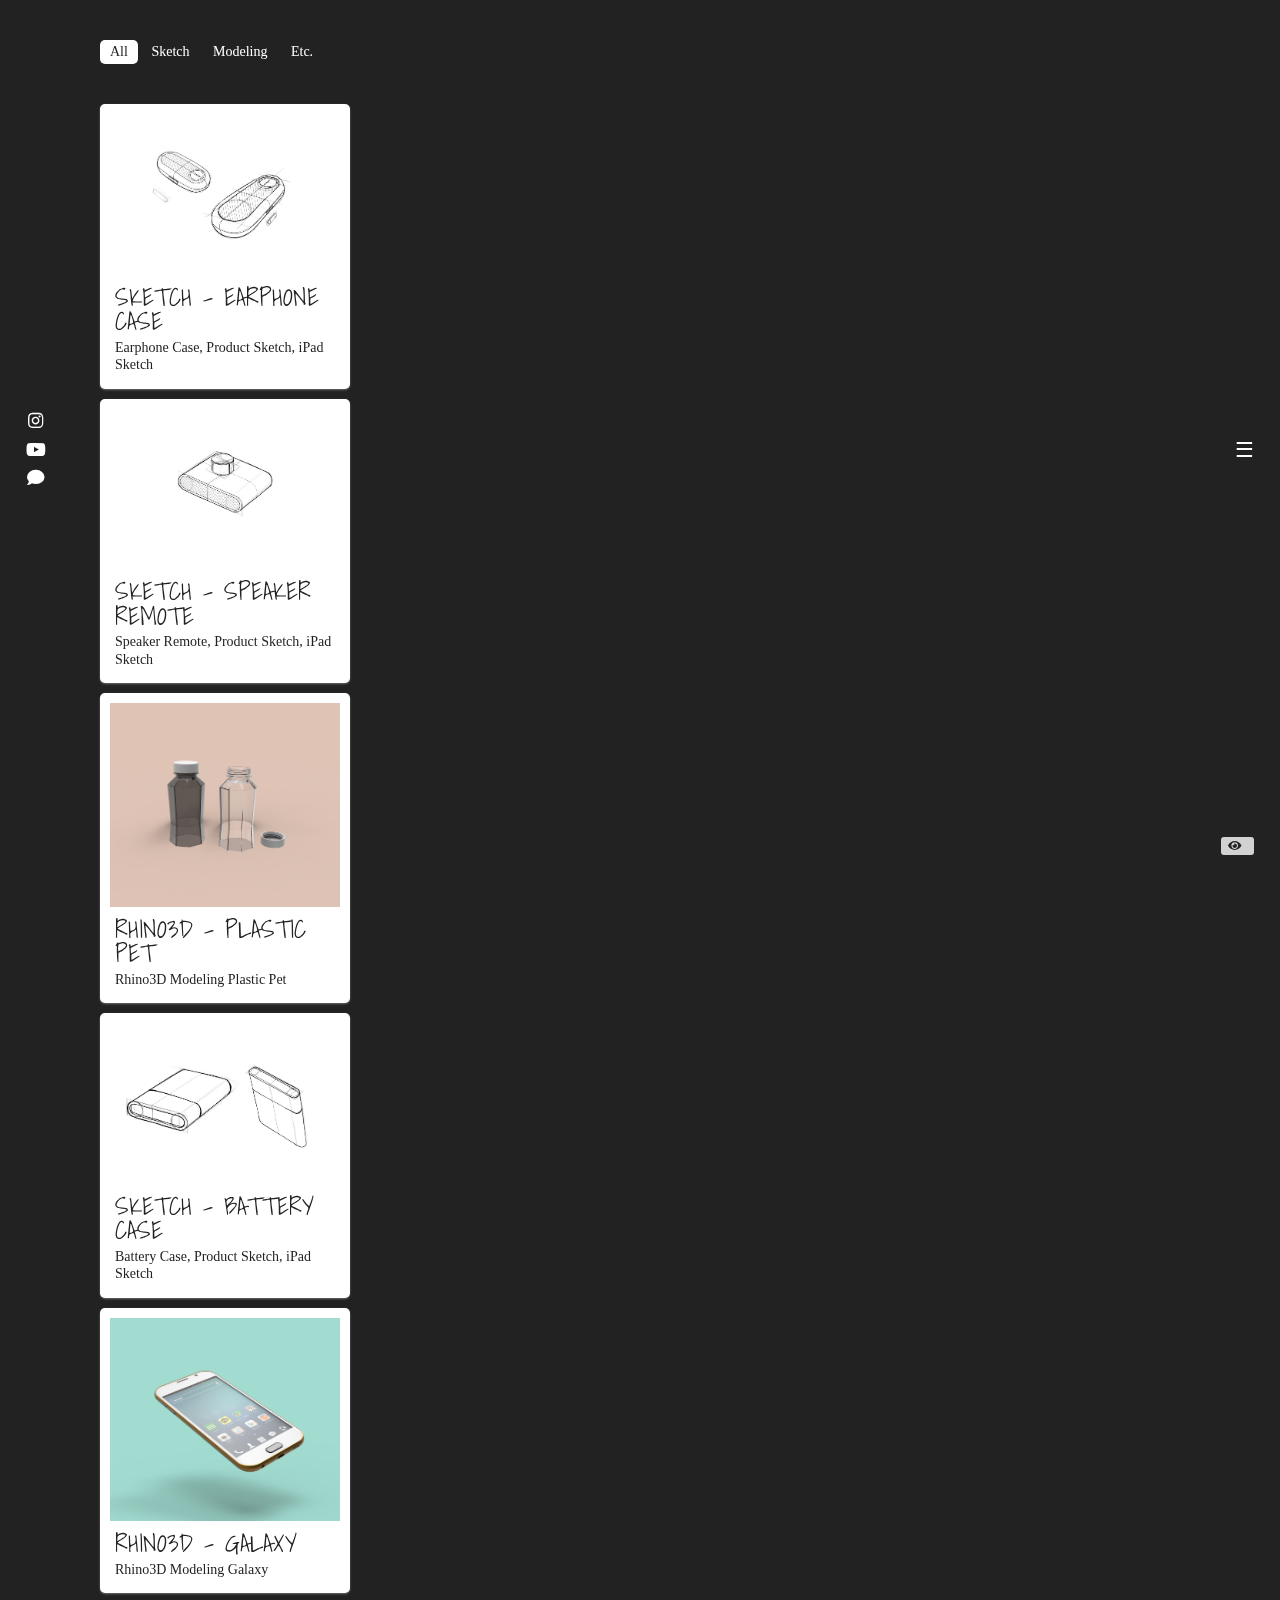
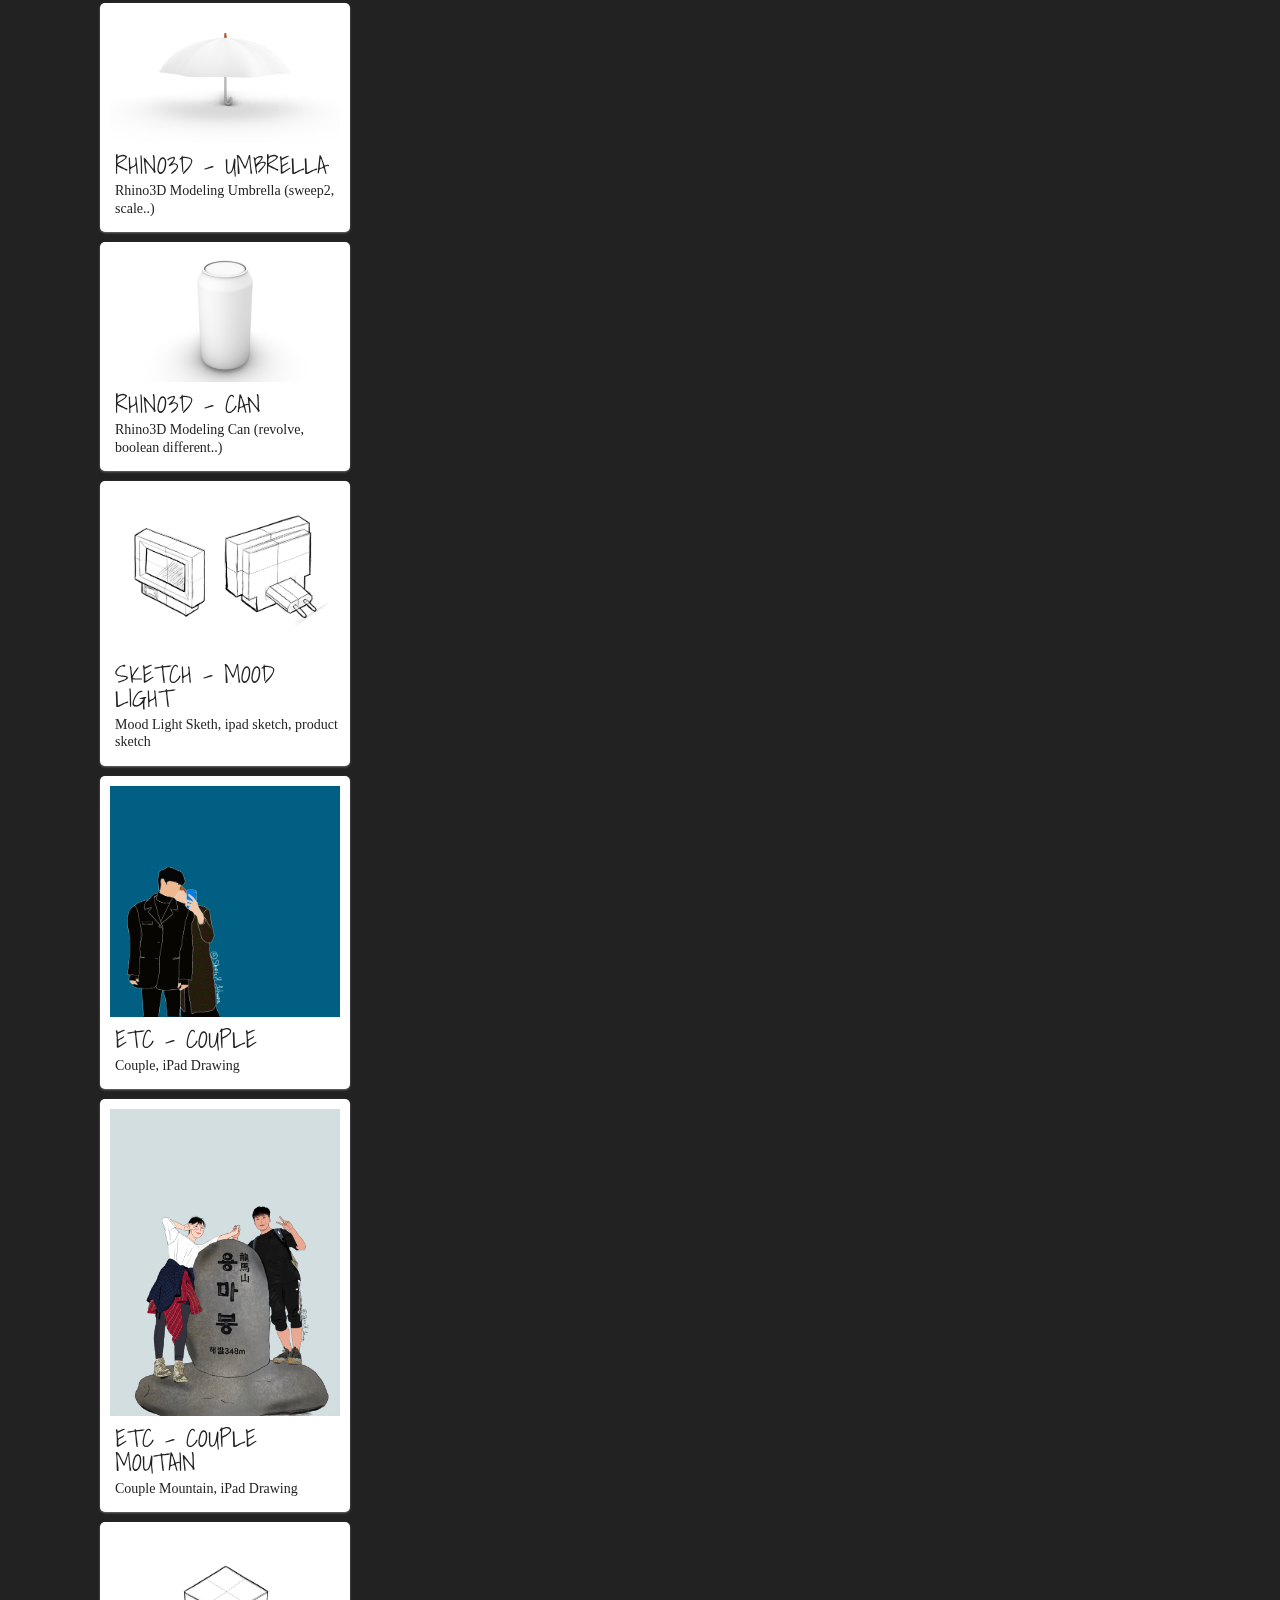
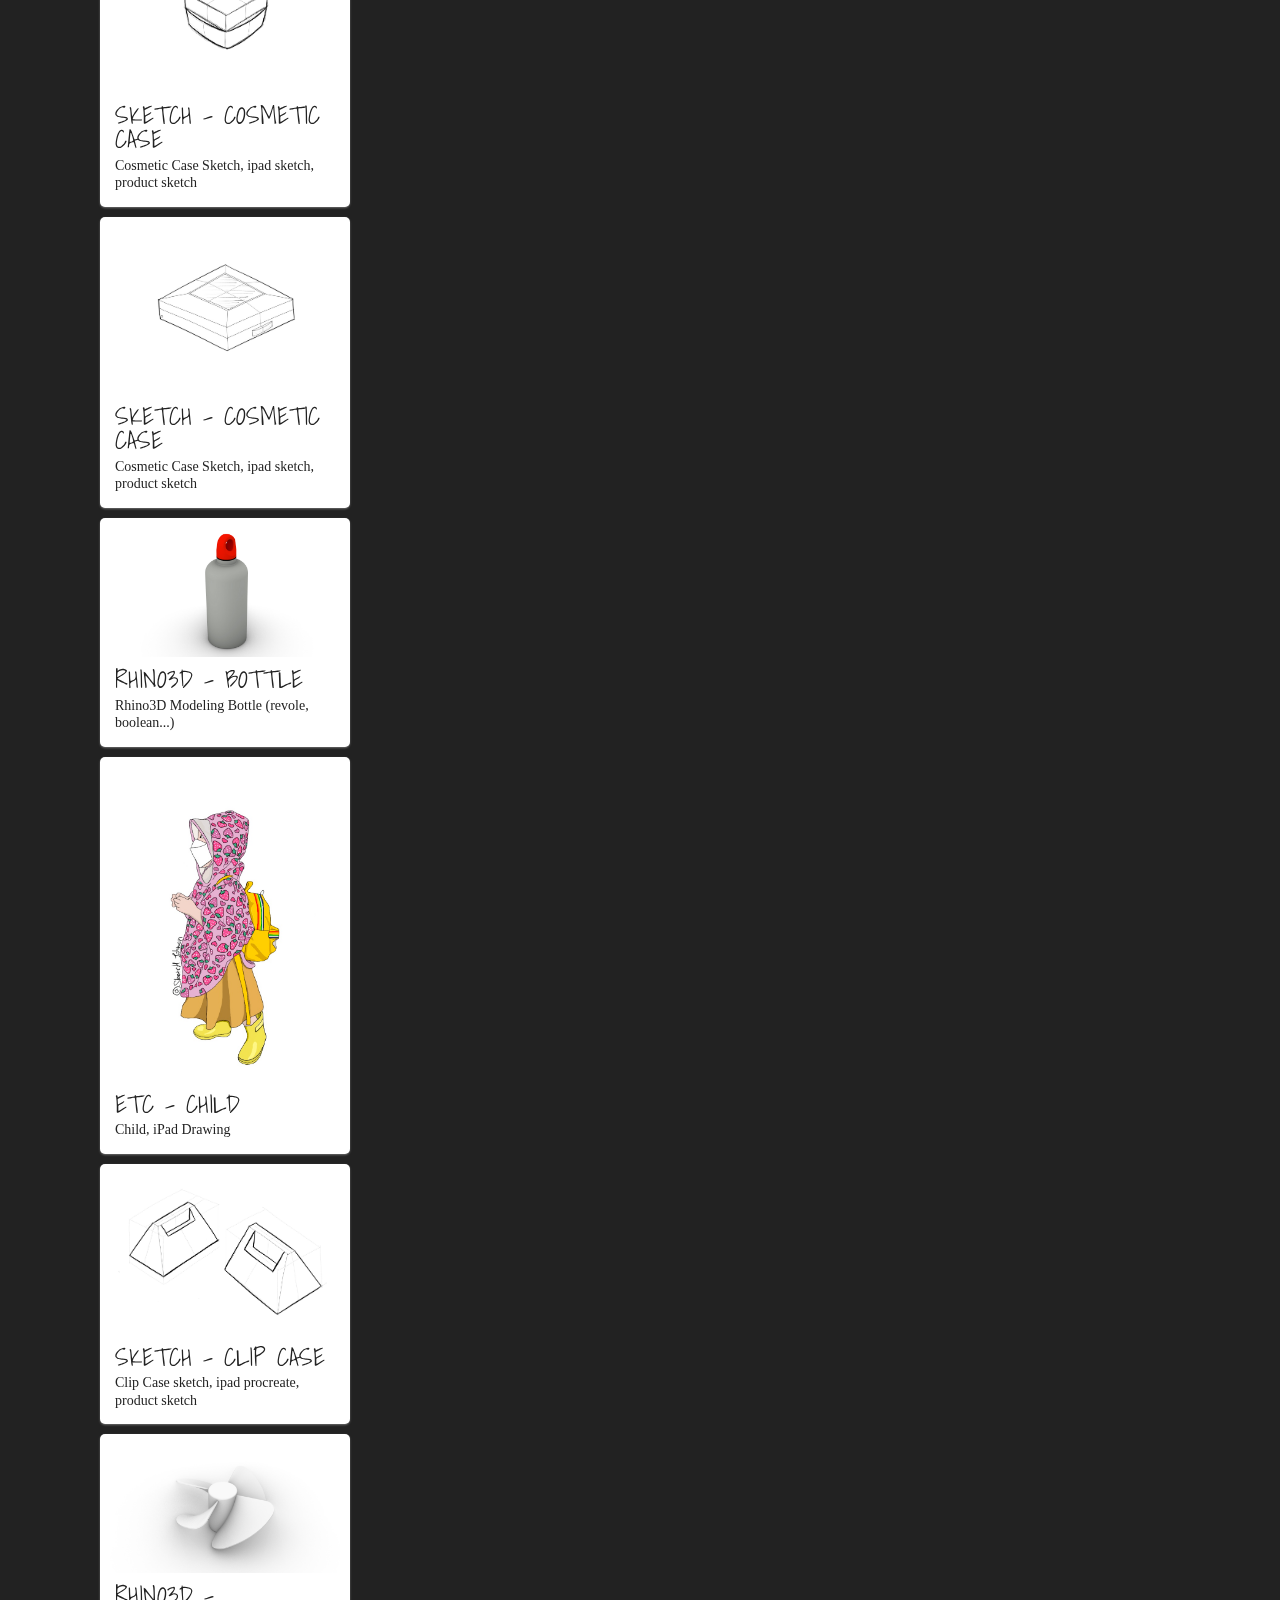
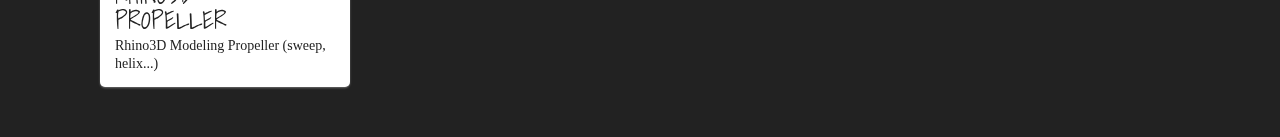
==== index.html @ 0909b007 "gogo" ====
<!DOCTYPE html>
<html lang="en">
<head>
	<meta charset="UTF-8">
	<meta name="viewport" content="width=device-width, initial-scale=1.0, maximum-scale=1.0, user-scalable=0" />
	<meta name="format-detection" content="telephone=no" />
	<meta name="naver-site-verification" content="bc13f48914aeaa1e225d4e6db30a5cc222794fdf" />
	<meta name="google-site-verification" content="yFsV7sCCIitTV5V6ju9ffHSRrhR1_53waTC7uHGQP4c" />
	<meta name="robots" content="index,follow">
	<meta name="title" content="SKETCHWAN PORTFOLIO">
	<meta name="author" content="SKETCHWAN">
	<meta name="description" content="SKETCHWAN의 포트폴리오, 스케치 저장공간">
	<meta name="keywords" content="SKETCHWAN, 스케치환, 스케치, 포트폴리오, 제품디자이너, 제품디자인, 제품디자인 포트폴리오, 제품디자이너 포트폴리오, 스케치 지환, sketch jihwan">
	<meta property="og:type" content="website">
	<meta property="og:title" content="SKETCHWAN PORTFOLIO">
	<meta property="og:description" content="SKETCHWAN의 PORTFOLIO, 스케치 지환, SKETCH JIHWAN, 스케치환, 스케치지환, 스케치 지환의 저장공간, SKETCHWAN, 제품디자이너 포트폴리오, 제품디자인, 제품스케치, 이지환, LEE JI HWAN">
	<meta property="og:keywords" content="SKETCHWAN, 스케치환, 스케치, 포트폴리오, 제품디자이너, 제품디자인, 제품디자인 포트폴리오, 제품디자이너 포트폴리오, 스케치 지환, sketch jihwan">
	<meta property="og:image" content="https://sketchwan.github.io/portfolio/img/thum.jpeg">
	<meta property="og:url" content="https://sketchwan.com/index.html">
	<meta name="twitter:card" content="summary">
	<meta name="twitter:title" content="SKETCHWAN PORTFOLIO">
	<meta name="twitter:description" content="SKETCHWAN의 PORTFOLIO, 스케치 지환, SKETCH JIHWAN, 스케치환, 스케치지환, 스케치 지환의 저장공간, SKETCHWAN, 제품디자이너 포트폴리오, 제품디자인, 제품스케치, 이지환, LEE JI HWAN">
	<meta name="twitter:image" content="https://sketchwan.github.io/portfolio/img/thum.jpeg">
	<meta name="twitter:domain" content="SKETCHWAN">
	<link rel="canonical" href="https://sketchwan.com/index.html">
	<link href='//spoqa.github.io/spoqa-han-sans/css/SpoqaHanSans-kr.css' rel='stylesheet' type='text/css'>
	<link href="https://fonts.googleapis.com/css2?family=Shadows+Into+Light&display=swap" rel="stylesheet">
	<link href="https://cdnjs.cloudflare.com/ajax/libs/font-awesome/5.13.0/css/all.min.css" rel="stylesheet">
	<!-- <link rel="stylesheet" href="https://cdnjs.cloudflare.com/ajax/libs/font-awesome/4.3.0/css/font-awesome.css"> -->
	<link rel="stylesheet" href="css/reset.css">
	<link rel="stylesheet" href="css/style.css">
	<link href="img/favicon.ico" rel="shortcut icon" type="image/x-icon">
	<title>SKETCH JIHWAN PORTFOLIO</title>
</head>
<body>
	<div id="myNav" class="overlay">
		<a href="javascript:void(0)" class="closebtn" onclick="closeNav()">&times;</a>
		<div class="overlay-content">
			<a href="index.html">Home</a>
			<a href="about.html">About</a>
		</div>

		<div class="add-info">
			<ul class="contact">
				<li>yolo.jihwan@kakao.com</li>
				<li class="number">+82 10-2546-8095</li>
			</ul>
			<p class="copyright">Copyright 2020. SKETCHWAN. all rights reserved.</p>
		</div>
	</div>
	<span class="mynav" onclick="openNav()">&#9776;</span>
	<div id="content">
		<div class="container">
			<ul id="grid-filter">
				<li data-category="*" class="active">All</li>
				<li data-category="category-one">Sketch</li>
				<li data-category="category-two">Modeling</li>
				<li data-category="category-three">Etc.</li>
			</ul>
			
			<div id="masonry-grid">
				<!-- <div class="gutter-sizer"></div> -->
				<div class="grid-item category-one">
					<img src="img/sketch/Earphone_Case.jpg" alt="Earphone_Case">
					<h2>Sketch - Earphone Case</h2>
					<p>Earphone Case, Product Sketch, iPad Sketch</p>
				</div>
				<div class="grid-item category-one">
					<img src="img/sketch/Speaker_Remote.jpg" alt="Speaker_Remote">
					<h2>Sketch - Speaker Remote</h2>
					<p>Speaker Remote, Product Sketch, iPad Sketch</p>
				</div>
				<div class="grid-item category-two">
					<img src="img/modeling/rhino3d_PET.jpg" alt="PET">
					<h2>Rhino3D - Plastic Pet</h2>
					<p>Rhino3D Modeling Plastic Pet</p>
				</div>
				<div class="grid-item category-one">
					<img src="img/sketch/Battery_Case.jpg" alt="Battery Case">
					<h2>Sketch - Battery Case</h2>
					<p>Battery Case, Product Sketch, iPad Sketch</p>
				</div>
				<div class="grid-item category-two">
					<img src="img/modeling/rhino3d_galaxy.jpg" alt="galaxy">
					<h2>Rhino3D - Galaxy</h2>
					<p>Rhino3D Modeling Galaxy</p>
				</div>
				<div class="grid-item category-two">
					<img src="img/modeling/rhino3d_umbrella.jpg" alt="Umbrella">
					<h2>Rhino3D - Umbrella</h2>
					<p>Rhino3D Modeling Umbrella (sweep2, scale..)</p>
				</div>
				<div class="grid-item category-two">
					<img src="img/modeling/rhino3d_can.jpg" alt="Can">
					<h2>Rhino3D - Can</h2>
					<p>Rhino3D Modeling Can (revolve, boolean different..)</p>
				</div>
				<div class="grid-item category-one">
					<img src="img/sketch/Mood_Light.jpg" alt="Mood Light">
					<h2>Sketch - Mood Light</h2>
					<p>Mood Light Sketh, ipad sketch, product sketch</p>
				</div>
				<div class="grid-item category-three">
					<img src="img/etc/Couple.jpg" alt="couple">
					<h2>Etc - Couple</h2>
					<p>Couple, iPad Drawing</p>
				</div>
				<div class="grid-item category-three">
					<img src="img/etc/Couple mountain.jpg" alt="couple moutain">
					<h2>Etc - Couple Moutain</h2>
					<p>Couple Mountain, iPad Drawing</p>
				</div>
				<div class="grid-item category-one">
					<img src="img/sketch/Cosmetic_Case-2.jpg" alt="cosmetic case">
					<h2>Sketch - Cosmetic Case</h2>
					<p>Cosmetic Case Sketch, ipad sketch, product sketch</p>
				</div>
				<div class="grid-item category-one">
					<img src="img/sketch/cosmetic_case.jpg" alt="cosmetic case">
					<h2>Sketch - Cosmetic Case</h2>
					<p>Cosmetic Case Sketch, ipad sketch, product sketch</p>
				</div>
				<div class="grid-item category-two">
					<img src="img/modeling/rhino3d_bottle.jpg" alt="bottle">
					<h2>Rhino3D - Bottle</h2>
					<p>Rhino3D Modeling Bottle (revole, boolean...)</p>
				</div>
				<div class="grid-item category-three">
					<img src="img/etc/Dain.jpg" alt="Dain">
					<h2>Etc - Child</h2>
					<p>Child, iPad Drawing</p>
				</div>
				<div class="grid-item category-one">
					<img src="img/sketch/Clip_Case.jpg" alt="clip case">
					<h2>Sketch - Clip Case</h2>
					<p>Clip Case sketch, ipad procreate, product sketch</p>
				</div>
				<div class="grid-item category-two">
					<img src="img/modeling/rhino3d_propeller.jpg" alt="propeller">
					<h2>Rhino3D - Propeller</h2>
					<p>Rhino3D Modeling Propeller (sweep, helix...)</p>
				</div>
			</div>
		</div>
		<div class="modal" id="modal">
			<div class="deepfade"></div>
			<div class="modal-inner">
				<button type="button" class="close">&times;</button>
				<h3 class="modal-title">Title</h3>
				<div class="modal-content">
					<img src="" alt="">
					<p>content</p>
				</div>
			</div>
		</div>
	</div>
	<nav id="nav" class="nav">
		<ul>
			<li>
				<a href="https://www.instagram.com/sketch_jihwan/?hl=ko" target="_blank">
					<i class="fab fa-instagram"></i>
				</a>
			</li>
			<li>
				<a href="https://www.youtube.com/channel/UC03XagB4qGCd13j5dMShmBQ" target="_blank">
					<i class="fab fa-youtube"></i>
				</a>
			</li>
			<li>
				<a href="https://open.kakao.com/me/sketchwan" target="_blank">
					<i class="fas fa-comment"></i>
				</a>
			</li>
		</ul>
	</nav>
	<nav class="visitor" title="visitor">
		<!-- <p>visitor</p> -->
		<i class="fas fa-eye"></i><span id="counter"></span>
		<!-- <p id="count">0</p> -->
	</nav>
	<script src="https://code.jquery.com/jquery-3.4.1.slim.min.js" integrity="sha384-J6qa4849blE2+poT4WnyKhv5vZF5SrPo0iEjwBvKU7imGFAV0wwj1yYfoRSJoZ+n" crossorigin="anonymous"></script>
	<script src="js/masory.js"></script>
	<script src="js/motion.js"></script>
	<script>
		// hambergur menu
		function openNav() {
			document.getElementById("myNav").style.height = "100%";
		}

		function closeNav() {
			document.getElementById("myNav").style.height = "0%";
		}
	</script>
</body>
</html>
---- css/style.css ----
/* typogrphy basic */
html {
	font-size:14px;
	background:#222;
}
body {
	font-family:'Spoqa Han Sans', 'Spoqa Han Sans JP', 'Sans-serif';
	font-weight:400;
	line-height:1;
	color:#fff;
}
html, body {
	/* Prevent font scaling in landscape */

   -webkit-text-size-adjust: none; /*Chrome, Safari, newer versions of Opera*/

   -moz-text-size-adjust: none; /*Firefox*/

   -ms-text-size-adjust: none;  /*Ie*/

   -o-text-size-adjust: none; /*old versions of Opera*/
}

/* filter */
body{width:100%;}
.container {width:92%; max-width:1080px; margin:0 auto; padding:40px 0}

#grid-filter{width:100%; margin-bottom:40px}
#grid-filter li{list-style:none; display:inline-block; padding:5px 10px; cursor: pointer; text-align:center; border-radius:5px; transition: .3s;}
#grid-filter li.active {background:#fff; color:#222}
#grid-filter li:hover, #grid-filter li:focus {background:rgb(129,228,189); color:#fff;}

.grid-item {box-sizing:border-box; padding:10px; width:250px; margin-bottom:10px; display:block; background:#fff; color:#222; cursor: pointer; border-radius:5px; box-shadow: 0 1px 3px rgba(255,255,255,0.12), 0 1px 2px rgba(255,255,255,0.24);
	transition: all 0.3s cubic-bezier(.25,.8,.25,1);}
.grid-item:hover, .grid-item:focus {box-shadow: 0 14px 28px rgba(255,255,255,0.25), 0 10px 10px rgba(255,255,255,0.22);}
.grid-item > img {display:block; width:100%}
.grid-item > h2 {padding:10px 5px 5px 5px; font-family:'Shadows Into Light', cursive; font-size:1.75rem; text-transform:uppercase;}
.grid-item > p {font-weight:100; padding-left:5px; padding-bottom:5px; line-height:1.25rem;}
/* nav */
#nav {position:fixed; top:50%; left:2%; font-size:1.25rem; text-align:center; transform:translate(0, -50%)}
#nav li {margin:10px 0}
#nav li:hover a, #nav li:focus a {color:rgb(129,228,189);}
#nav li a:hover, #nav li a:focus {color:rgb(129,228,189)}
#nav li a:active {color:#222}
.sketch-tit {font-family: 'Shadows Into Light', cursive;}

/* hambergur menu */
.mynav {
	position: fixed;
	top:50%;
	right:2%;
	transform: translate(0, -50%);
	cursor: pointer;
	font-size:1.5rem;
}
.mynav:hover, .mynav:focus {
	color:rgb(129,228,189)
}
.overlay {
  height: 0%;
  width: 100%;
  position: fixed;
  z-index: 1;
  top: 0;
  left: 0;
  background-color: rgb(0,0,0);
  background-color: rgba(0,0,0, 0.9);
  overflow-y: hidden;
  transition: 0.5s;
}

.overlay-content {
  position: relative;
  top: 50%;
  width: 75%;
  margin:0 auto;
  text-align: center;
  transform: translate(0, -50%);
}

.add-info {
	position: absolute;
	left:50%;
	bottom:5%;
	width:75%;
	transform: translate(-50%, 0);
	text-align: center;
	color:#818181
}
.add-info .contact {
	display:inline-block;
	margin:0 auto;
	margin-bottom:10px
}
.add-info .contact li {
	float:left;
	margin-right:20px;
	font-size:20px;
	font-weight:400;
}
.add-info .contact li::after {
	content:"";
	display:block;
	clear: both;
}
.add-info .copyright {
	font-size:0.75rem
}
.overlay a {
  padding: 8px;
  text-decoration: none;
  font-size: 36px;
  color: #818181;
  display: block;
  transition: 0.3s;
}

.overlay a:hover, .overlay a:focus {
  color: #f1f1f1;
}

.overlay .closebtn {
  position: absolute;
  top: 50%;
  right: 2%;
  transform: translate(0, -50%);
  font-size: 1.5rem;
  padding:0
}
.overlay .closebtn:hover, .overlay .closebtn:focus {
	color:rgb(129,228,189)
}
/*
@media screen and (max-height: 450px) {
  .overlay {overflow-y: auto;}
  .overlay a {font-size: 20px}
  .overlay .closebtn {
  font-size: 40px;
  top: 15px;
  right: 35px;
  }
}
*/

@media screen and (max-width: 1024px) {
	.container {width:75%; padding:0 2%; padding-top:40px}
	#grid-filter {margin-bottom:20px}
	#grid-filter li {padding:5px}
	.grid-item {width:100%}
	.add-info .contact li {
		font-size:12px;
		width:100%;
		margin-bottom:10px;
		margin-right:0;
	}
}

/* about */
h1.page-tit {
	font-size:2.5rem;
	font-family: 'Shadows Into Light', cursive;
	margin-bottom:20px;
	font-weight:600;
	color:rgb(129,228,189);
}
.section {
	margin-top:30px;
}
.section.first {
	margin-top:0;
}
.section h3 {
	font-size:1.75rem;
	font-weight:100;
	text-transform: uppercase;
	margin-bottom:10px;
	color:#fff
}
.section li {
	margin-top:5px;
	color:#818181
}
.section li:first-child {margin-top:0}
.section li::after {
	content:"";
	display:block;
	clear: both;
}
.section li span {float:left; margin-right:10px;}
.section li span.date {margin-right:20px}
.section li img {width:30px}

.visitor {position:fixed; right:2%; bottom:5%; text-transform: uppercase; font-size:12px; text-align:center; padding:3px 7px; border-radius:3px; background:rgba(255,255,255,0.8); color:#222}
.visitor #counter {font-weight:800; margin-left:5px;}

.modal {opacity:0; position:fixed; top:0; left:0; width:100%; height:100vh; z-index:-1; background:rgba(0,0,0,0.8);}
.modal .modal-inner {position:absolute; top:50%; left:50%; transform:translate(-50%, -50%); padding:20px; padding-top:32px; text-align:left; background:#222; border-radius:5px;}
/* .modal .modal-inner .modal-content {padding:10px 0} */
.modal .modal-inner button {position: absolute; top:3%; right:3%;}
.modal .modal-inner .modal-title {font-size:16px; font-weight:600;}
.modal .modal-inner .modal-content img {display:block; width:auto; height:80vh; padding:10px 0}
.modal .modal-inner .modal-content p {line-height:16px;}

@media screen and (max-width: 720px) {
	.modal .modal-inner {width:90vw;}
	.modal .modal-inner .modal-content img {width:100%; height:auto}
	.add-info .contact li.number {font-size:12px;}
}

.modal.fade-in {
    opacity: 1;
    animation-name: fadeInOpacity;
    animation-iteration-count: 1;
    animation-timing-function: ease-in;
	animation-duration: 0.5s;
	z-index:1;
}
@keyframes fadeInOpacity {
    0% {
        opacity: 0;
    }
    100% {
        opacity: 1;
    }
}
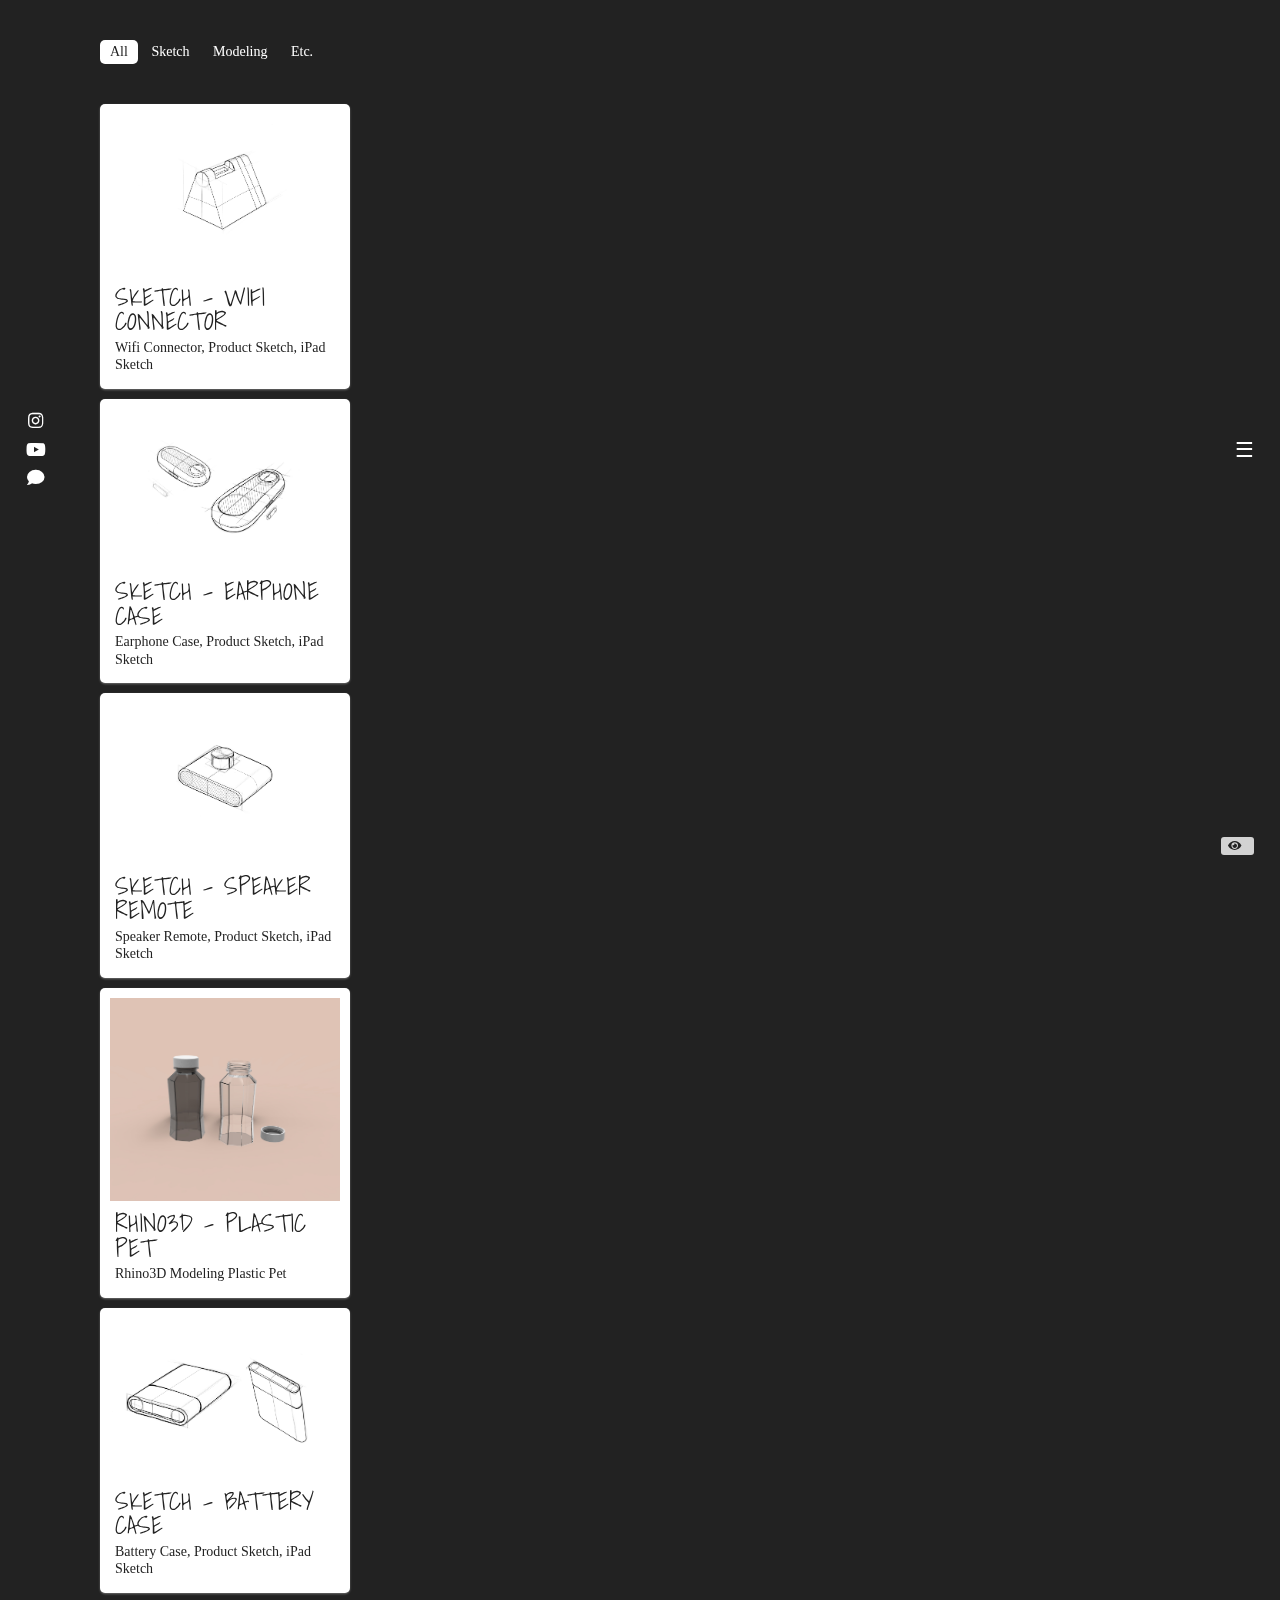
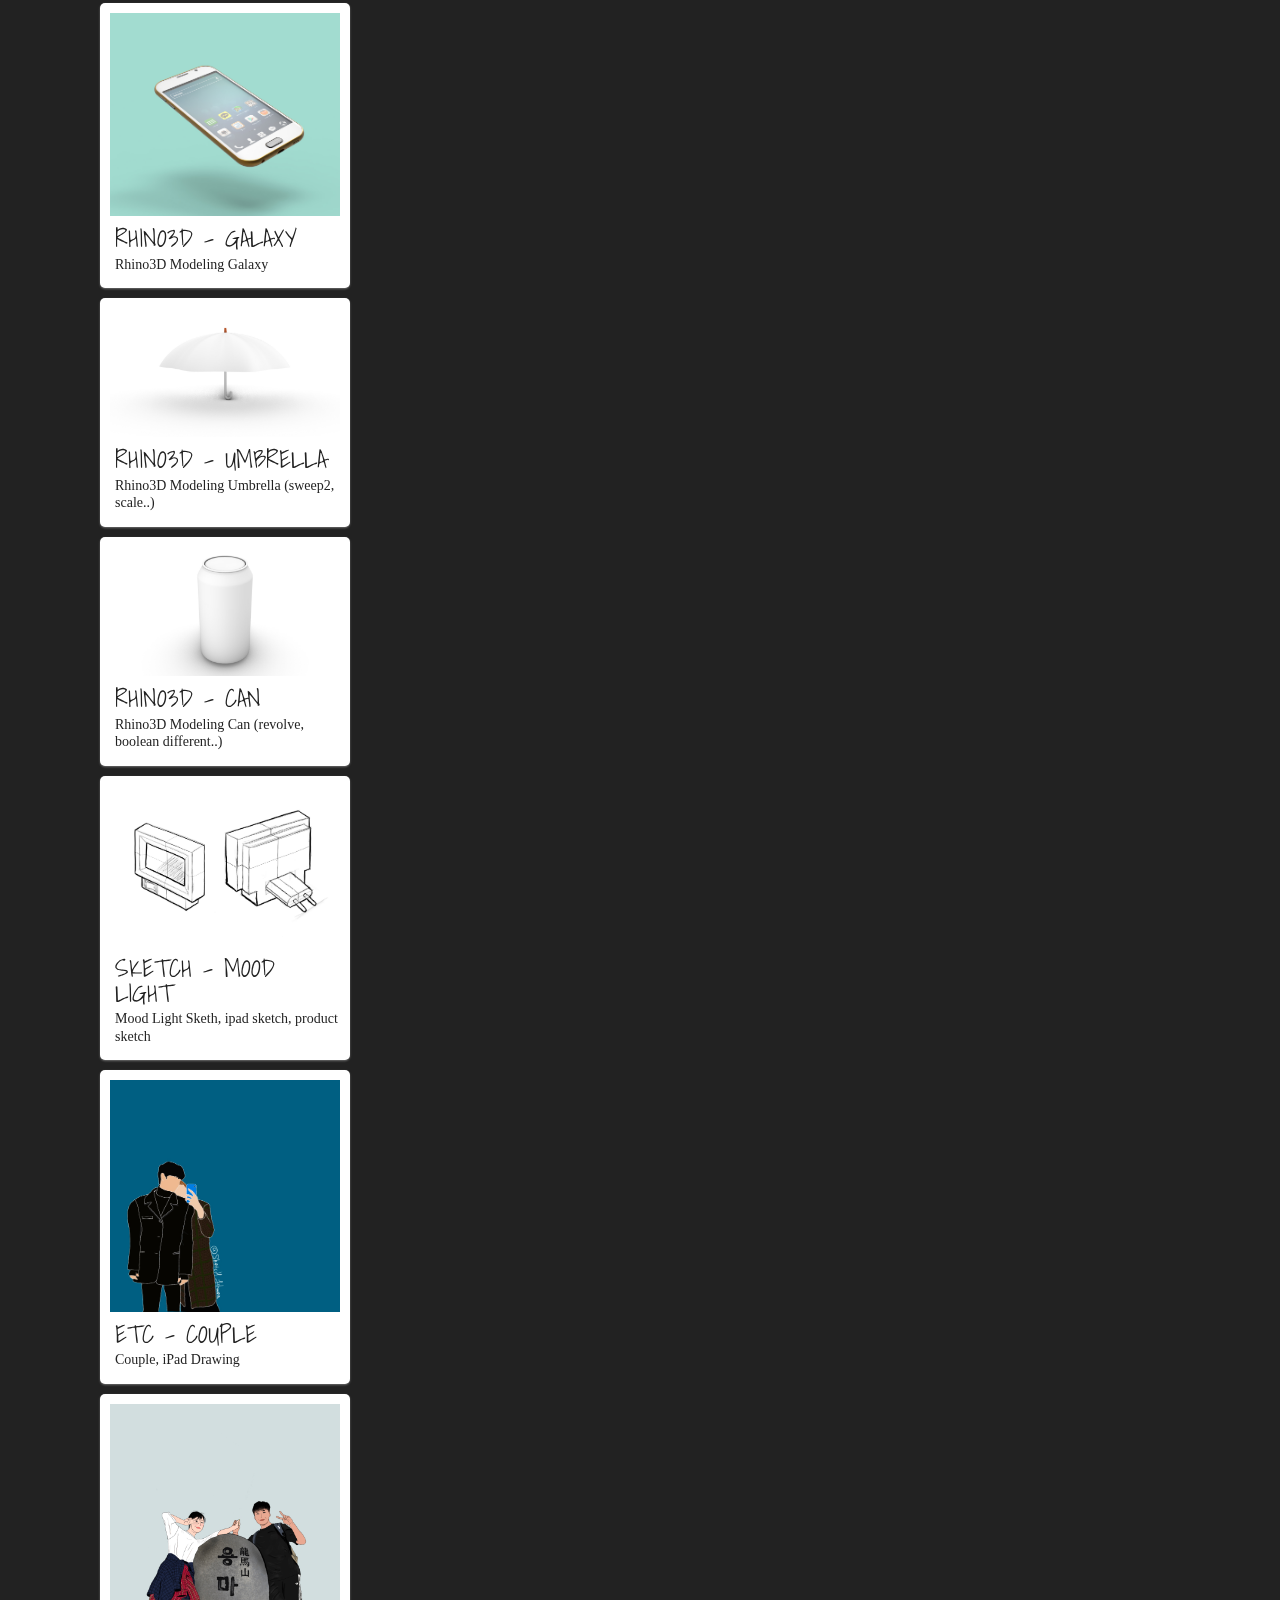
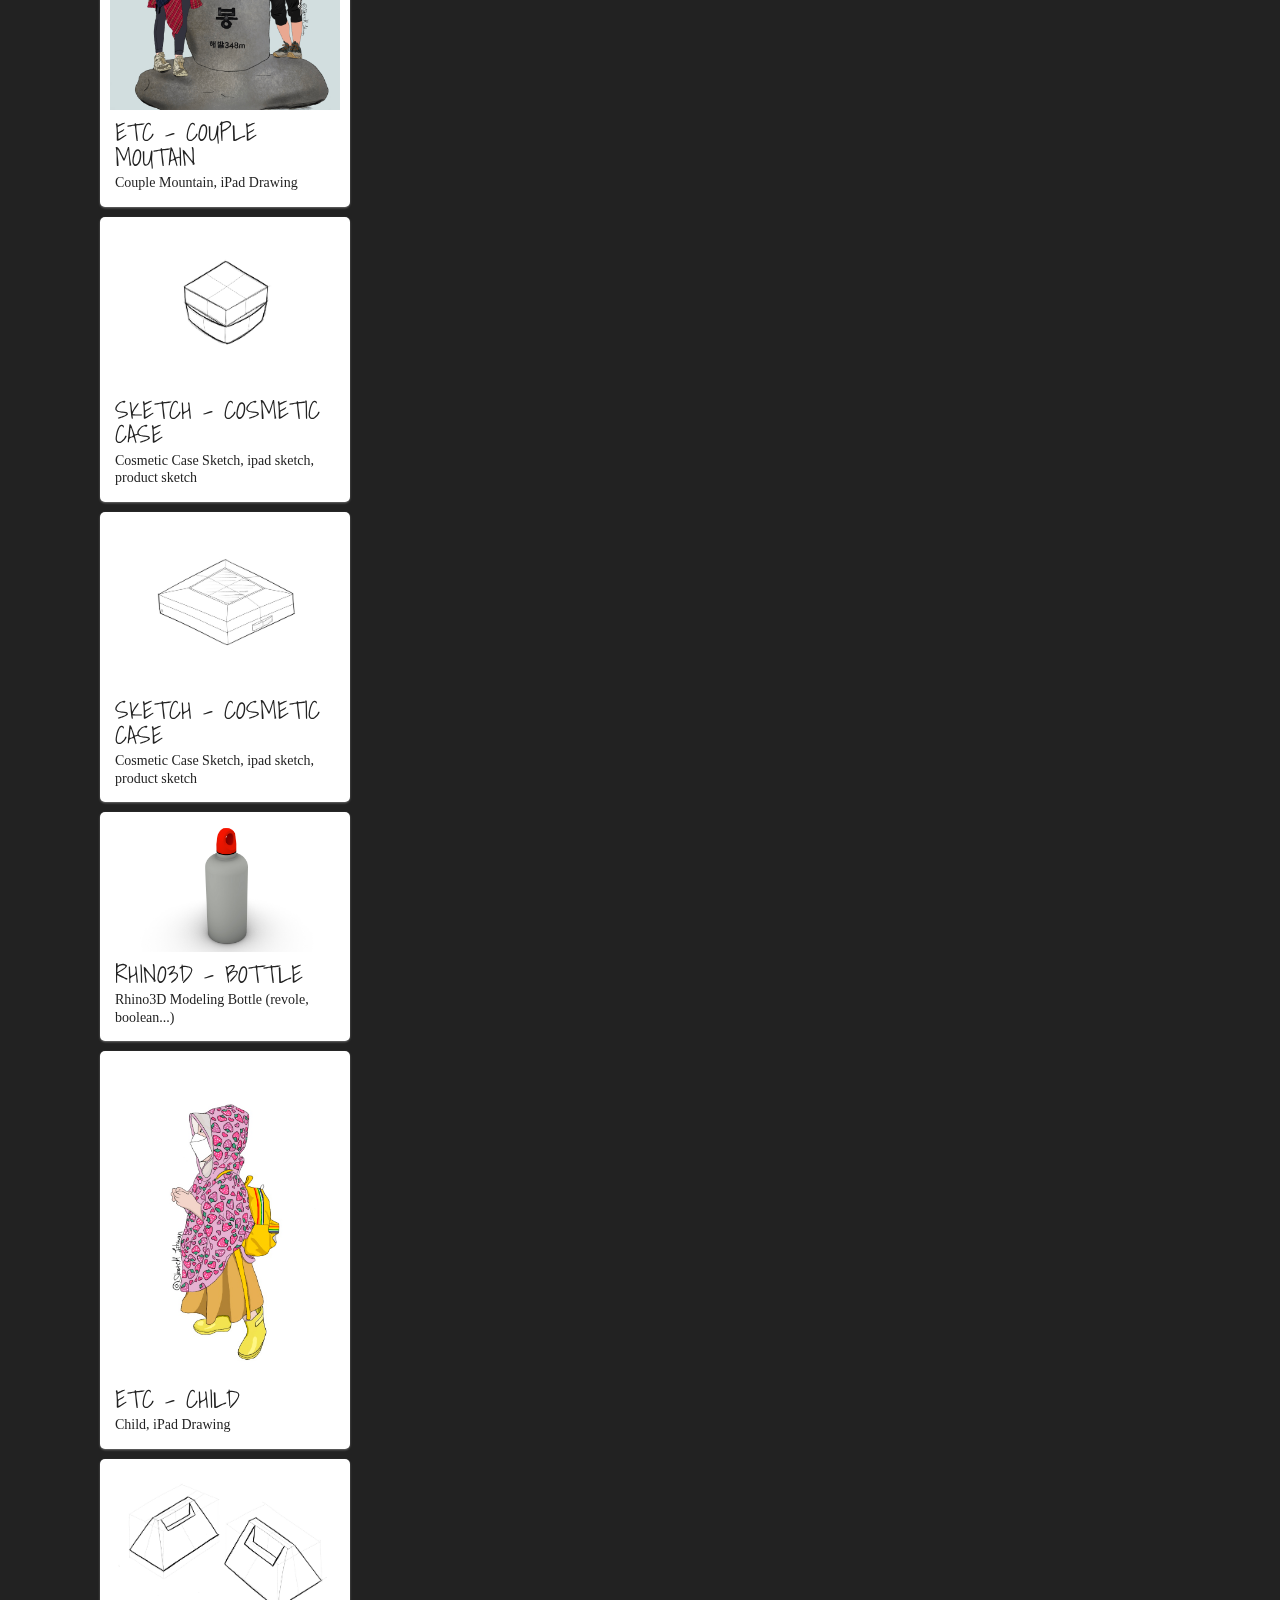
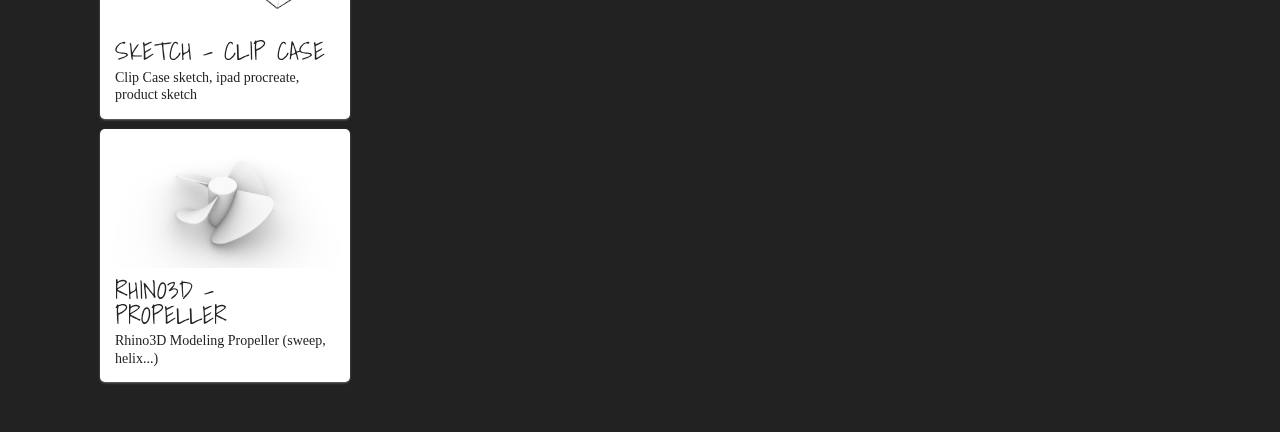
==== commit 82657a9c: "t" ====
--- a/index.html
+++ b/index.html
@@ -15,12 +15,12 @@
 	<meta property="og:title" content="SKETCHWAN PORTFOLIO">
 	<meta property="og:description" content="SKETCHWAN의 PORTFOLIO, 스케치 지환, SKETCH JIHWAN, 스케치환, 스케치지환, 스케치 지환의 저장공간, SKETCHWAN, 제품디자이너 포트폴리오, 제품디자인, 제품스케치, 이지환, LEE JI HWAN">
 	<meta property="og:keywords" content="SKETCHWAN, 스케치환, 스케치, 포트폴리오, 제품디자이너, 제품디자인, 제품디자인 포트폴리오, 제품디자이너 포트폴리오, 스케치 지환, sketch jihwan">
-	<meta property="og:image" content="https://sketchwan.github.io/portfolio/img/thum.jpeg">
+	<meta property="og:image" content="https://sketchwan.com/img/thumnail.jpeg">
 	<meta property="og:url" content="https://sketchwan.com/index.html">
 	<meta name="twitter:card" content="summary">
 	<meta name="twitter:title" content="SKETCHWAN PORTFOLIO">
 	<meta name="twitter:description" content="SKETCHWAN의 PORTFOLIO, 스케치 지환, SKETCH JIHWAN, 스케치환, 스케치지환, 스케치 지환의 저장공간, SKETCHWAN, 제품디자이너 포트폴리오, 제품디자인, 제품스케치, 이지환, LEE JI HWAN">
-	<meta name="twitter:image" content="https://sketchwan.github.io/portfolio/img/thum.jpeg">
+	<meta name="twitter:image" content="https://sketchwan.com/img/thumnail.jpeg">
 	<meta name="twitter:domain" content="SKETCHWAN">
 	<link rel="canonical" href="https://sketchwan.com/index.html">
 	<link href='//spoqa.github.io/spoqa-han-sans/css/SpoqaHanSans-kr.css' rel='stylesheet' type='text/css'>
@@ -29,7 +29,9 @@
 	<!-- <link rel="stylesheet" href="https://cdnjs.cloudflare.com/ajax/libs/font-awesome/4.3.0/css/font-awesome.css"> -->
 	<link rel="stylesheet" href="css/reset.css">
 	<link rel="stylesheet" href="css/style.css">
-	<link href="img/favicon.ico" rel="shortcut icon" type="image/x-icon">
+	<link href="img/favicon.png" rel="shortcut icon" type="image/x-icon">
+	<link rel="apple-touch-icon" sizes="240x240" href="img/profile.png">
+	<link rel="apple-touch-icon-precomposed" sizes="240x240" href="img/profile.png">
 	<title>SKETCH JIHWAN PORTFOLIO</title>
 </head>
 <body>
@@ -60,6 +62,11 @@
 			
 			<div id="masonry-grid">
 				<!-- <div class="gutter-sizer"></div> -->
+				<div class="grid-item category-one">
+					<img src="img/sketch/Wifi_Connector.jpg" alt="Wifi_Connector">
+					<h2>Sketch - Wifi Connector</h2>
+					<p>Wifi Connector, Product Sketch, iPad Sketch</p>
+				</div>
 				<div class="grid-item category-one">
 					<img src="img/sketch/Earphone_Case.jpg" alt="Earphone_Case">
 					<h2>Sketch - Earphone Case</h2>
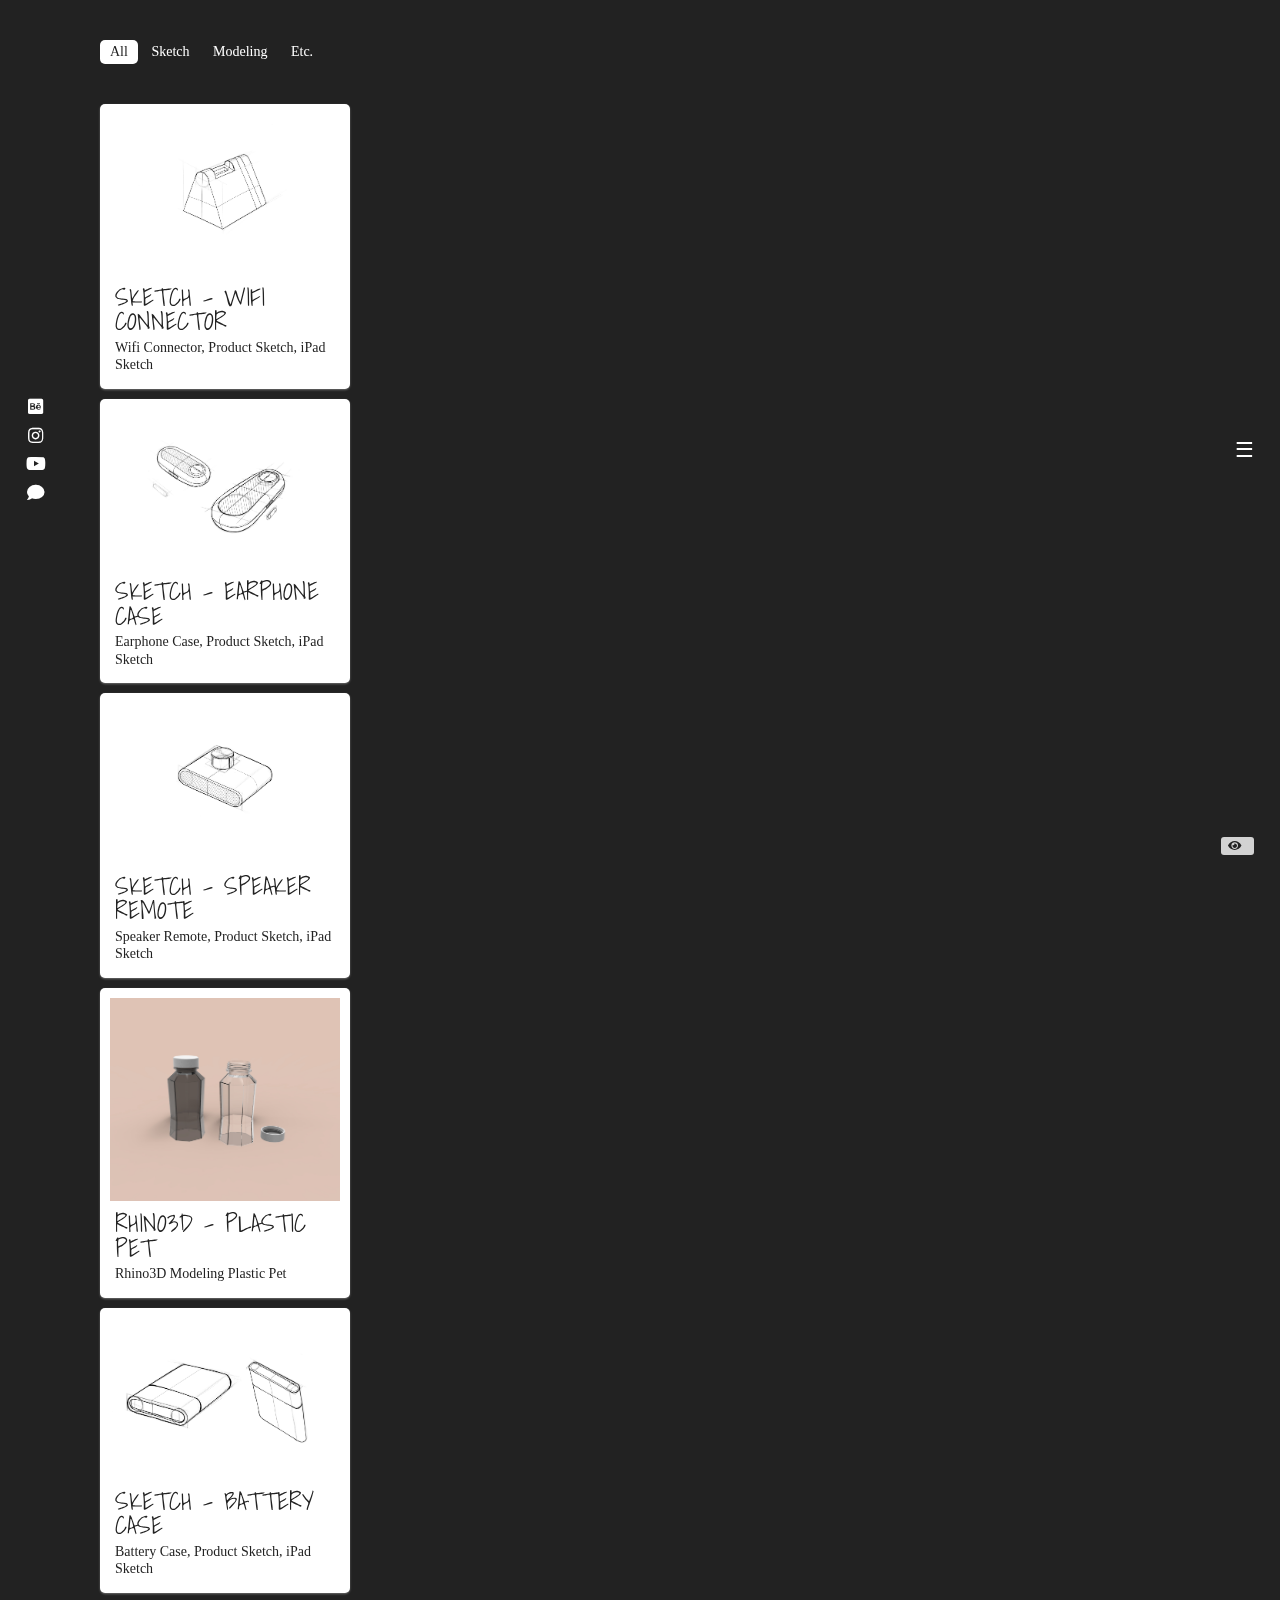
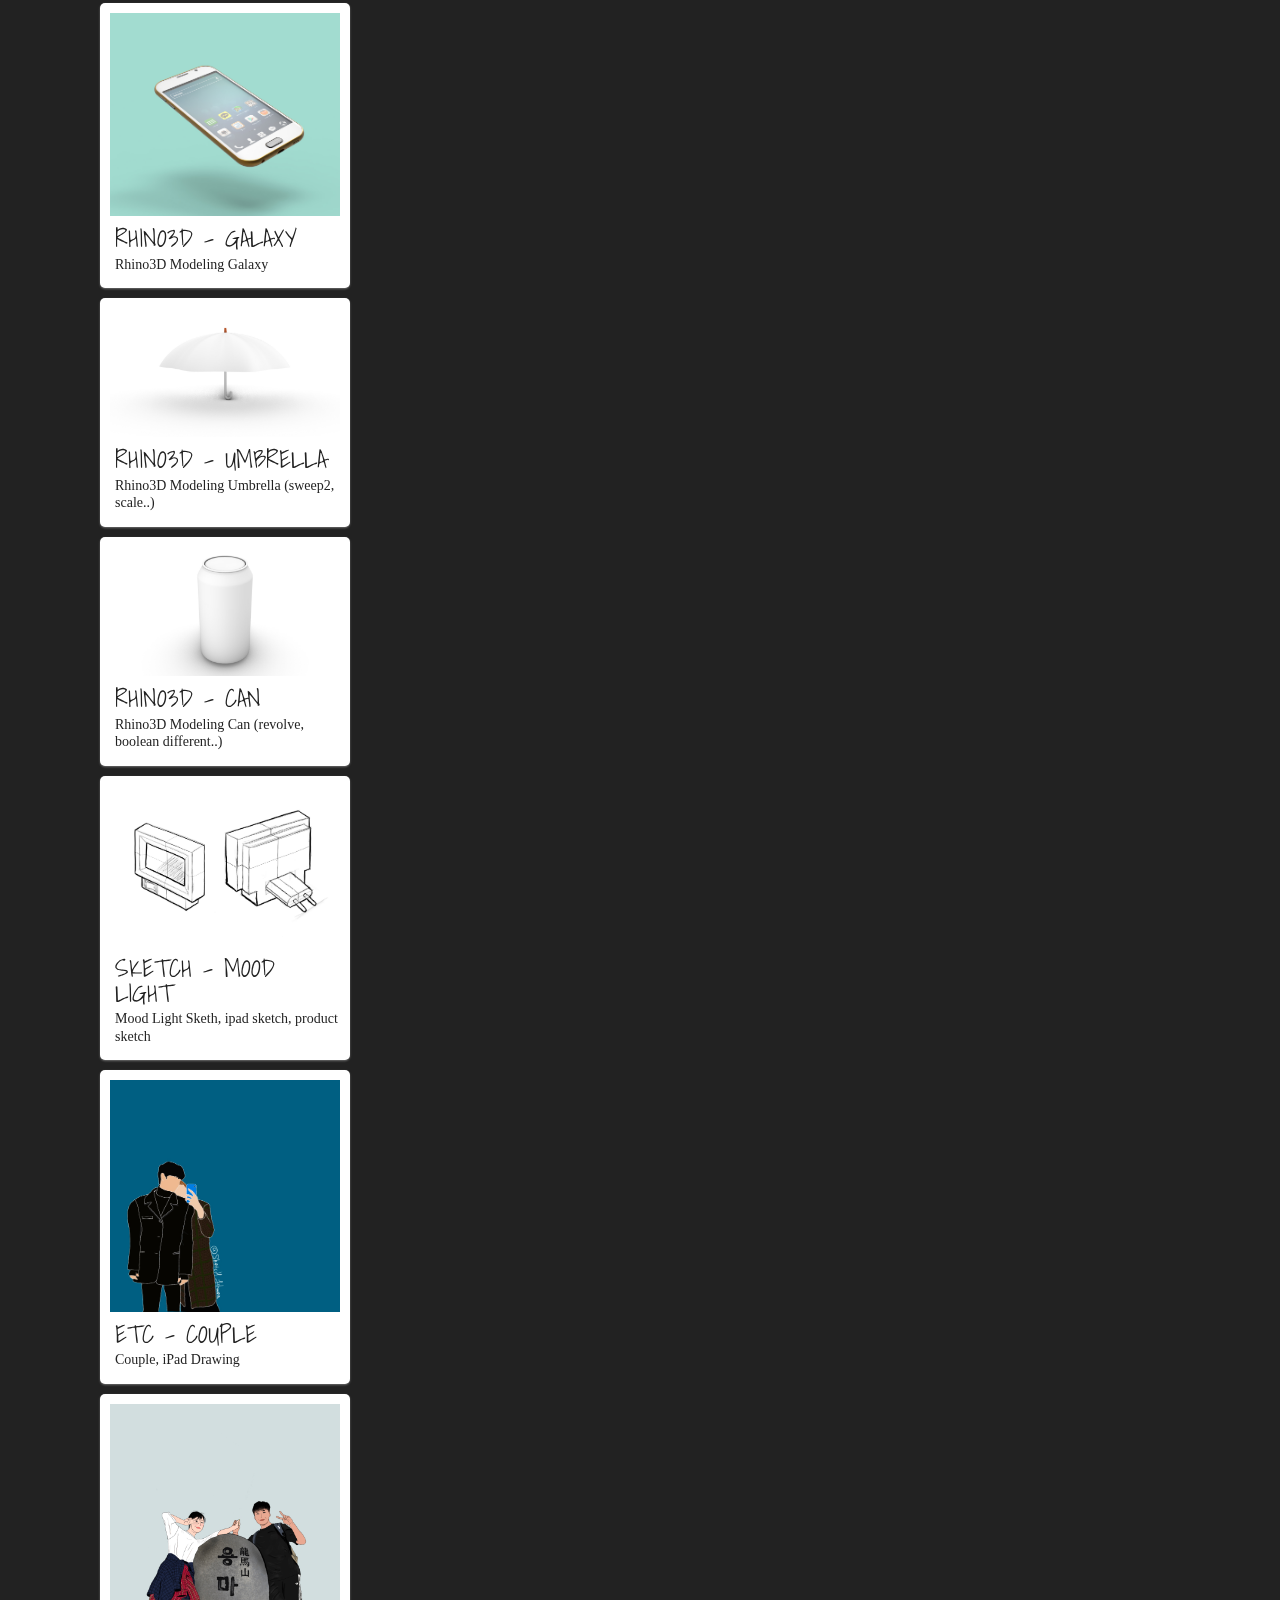
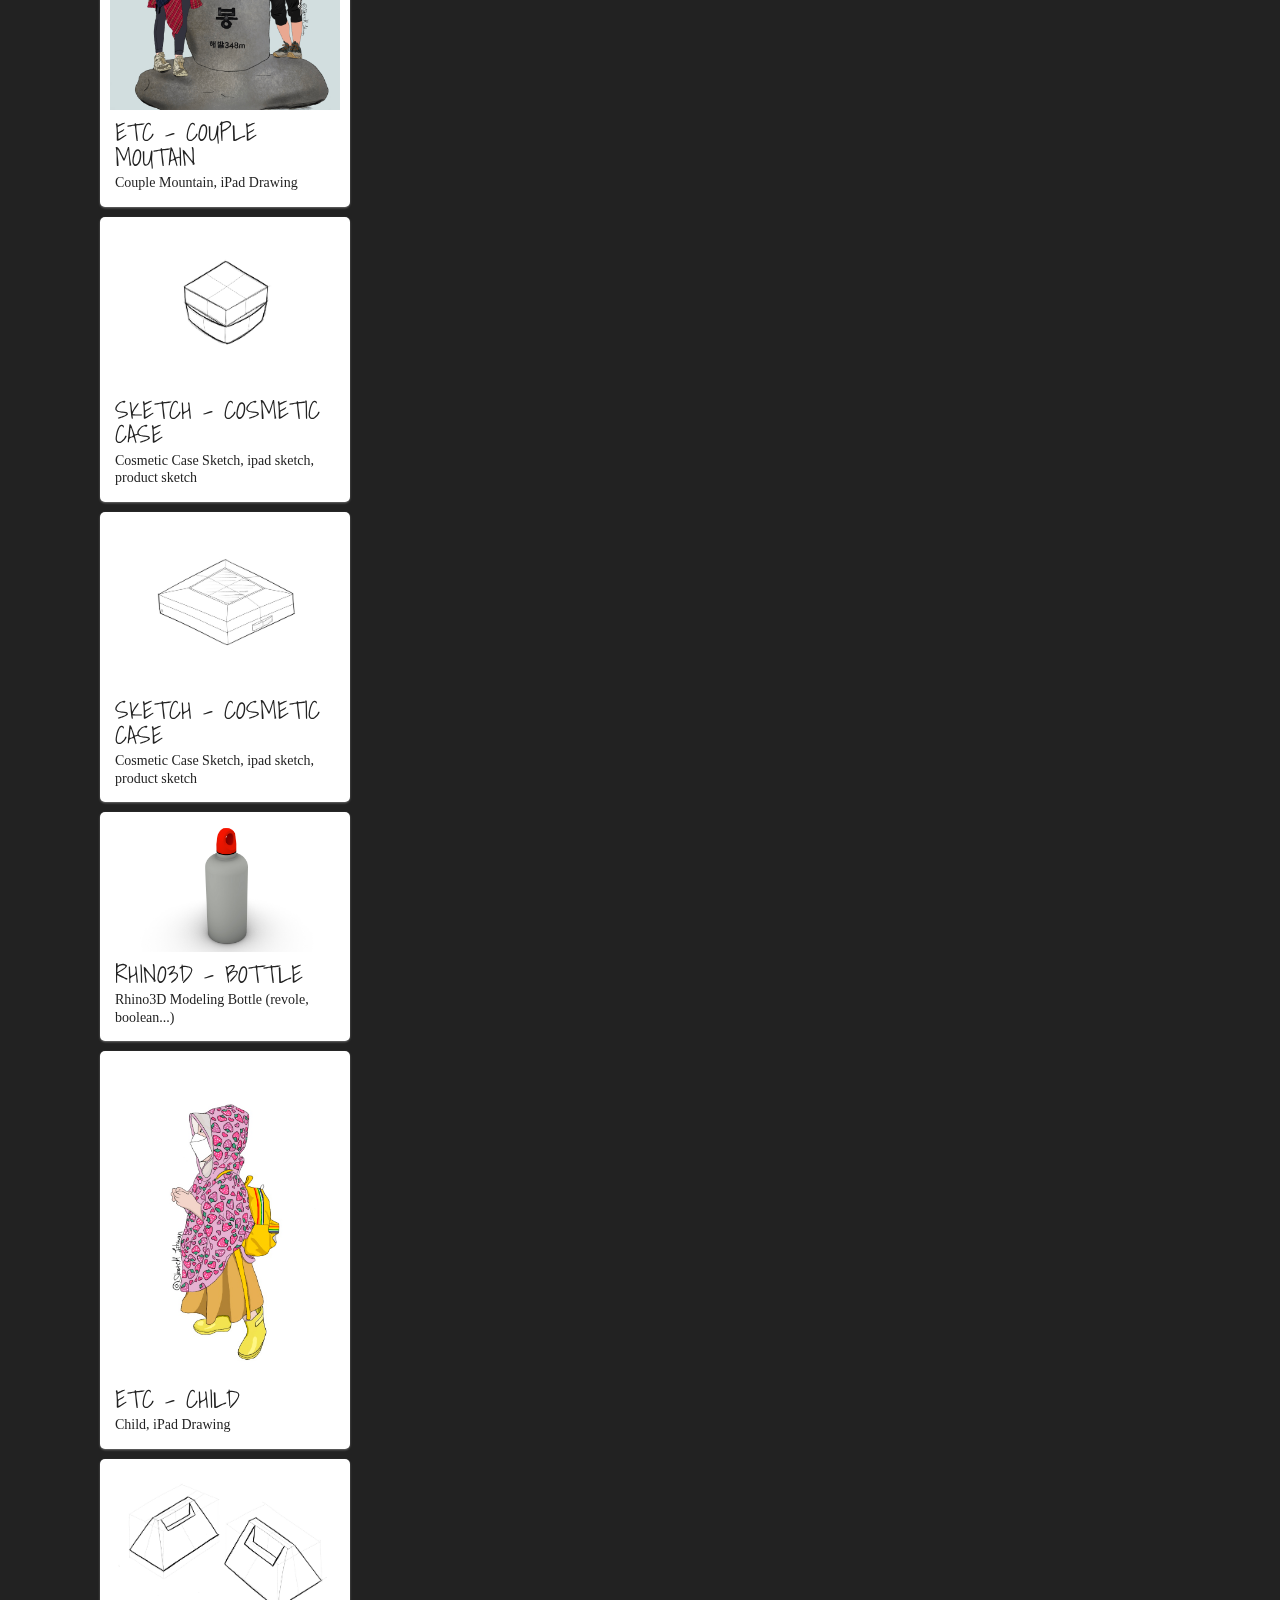
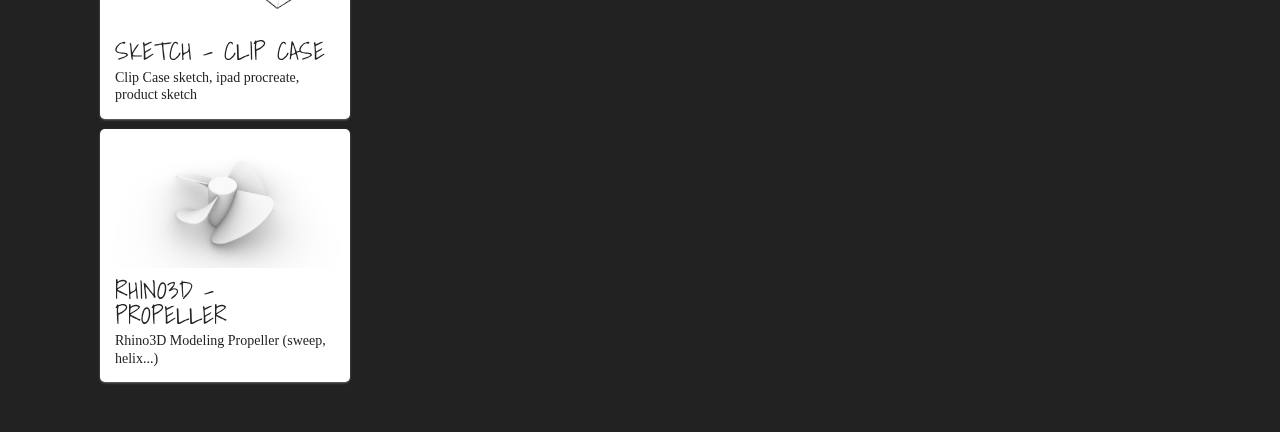
==== commit 66a82871: "f" ====
--- a/index.html
+++ b/index.html
@@ -15,12 +15,12 @@
 	<meta property="og:title" content="SKETCHWAN PORTFOLIO">
 	<meta property="og:description" content="SKETCHWAN의 PORTFOLIO, 스케치 지환, SKETCH JIHWAN, 스케치환, 스케치지환, 스케치 지환의 저장공간, SKETCHWAN, 제품디자이너 포트폴리오, 제품디자인, 제품스케치, 이지환, LEE JI HWAN">
 	<meta property="og:keywords" content="SKETCHWAN, 스케치환, 스케치, 포트폴리오, 제품디자이너, 제품디자인, 제품디자인 포트폴리오, 제품디자이너 포트폴리오, 스케치 지환, sketch jihwan">
-	<meta property="og:image" content="https://sketchwan.com/img/thumnail.jpeg">
+	<meta property="og:image" content="https://sketchwan.com/img/thumnail_img.jpeg">
 	<meta property="og:url" content="https://sketchwan.com/index.html">
 	<meta name="twitter:card" content="summary">
 	<meta name="twitter:title" content="SKETCHWAN PORTFOLIO">
 	<meta name="twitter:description" content="SKETCHWAN의 PORTFOLIO, 스케치 지환, SKETCH JIHWAN, 스케치환, 스케치지환, 스케치 지환의 저장공간, SKETCHWAN, 제품디자이너 포트폴리오, 제품디자인, 제품스케치, 이지환, LEE JI HWAN">
-	<meta name="twitter:image" content="https://sketchwan.com/img/thumnail.jpeg">
+	<meta name="twitter:image" content="https://sketchwan.com/img/thumnail_img.jpeg">
 	<meta name="twitter:domain" content="SKETCHWAN">
 	<link rel="canonical" href="https://sketchwan.com/index.html">
 	<link href='//spoqa.github.io/spoqa-han-sans/css/SpoqaHanSans-kr.css' rel='stylesheet' type='text/css'>
@@ -163,6 +163,12 @@
 	</div>
 	<nav id="nav" class="nav">
 		<ul>
+			<li>
+				<a href="https://www.behance.net/sketchwan" target="_blank">
+					<!-- <i class="fab fa-behance"></i> -->
+					<i class="fab fa-behance-square"></i>
+				</a>
+			</li>
 			<li>
 				<a href="https://www.instagram.com/sketch_jihwan/?hl=ko" target="_blank">
 					<i class="fab fa-instagram"></i>
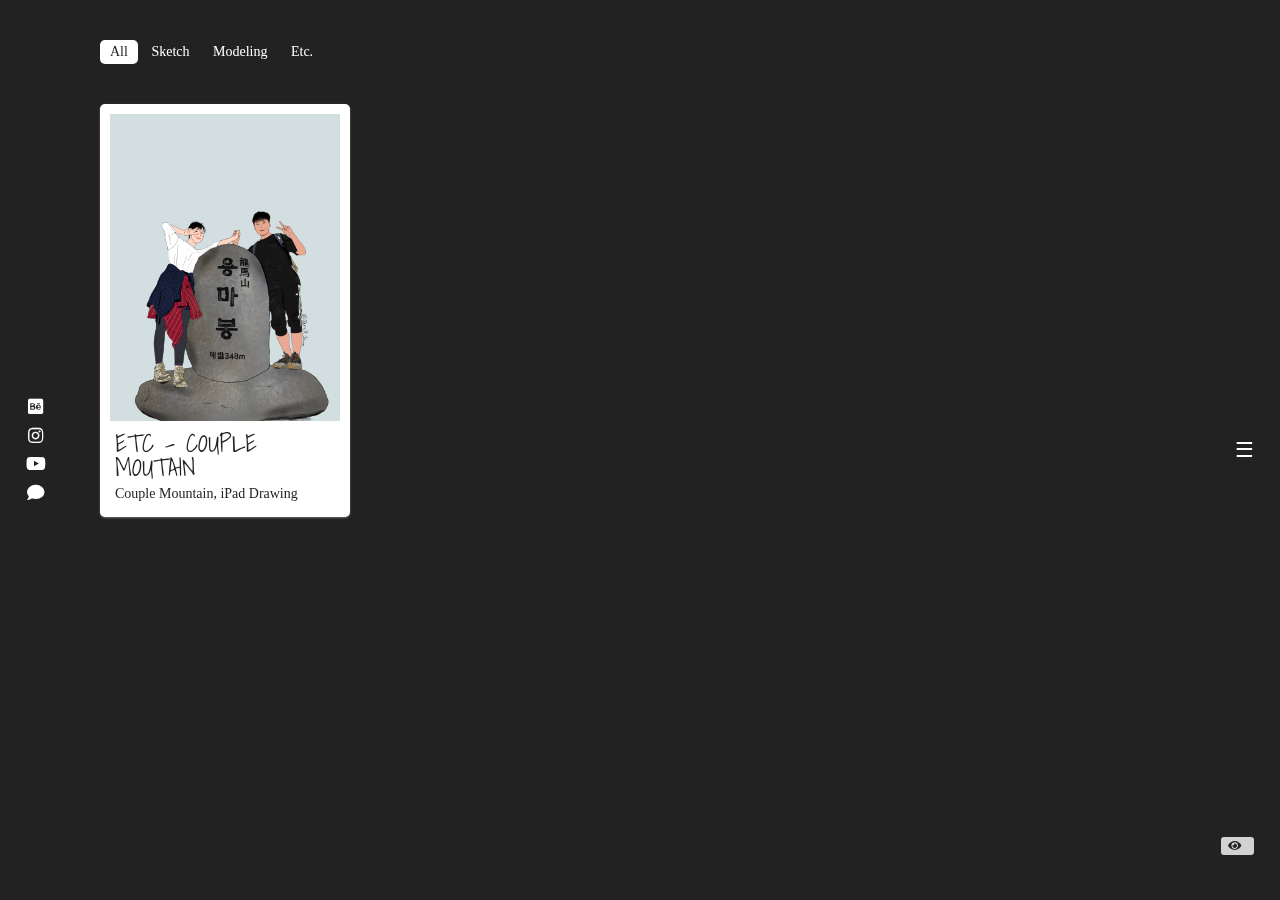
==== commit 10844f3f: "delete" ====
--- a/index.html
+++ b/index.html
@@ -7,31 +7,31 @@
 	<meta name="naver-site-verification" content="bc13f48914aeaa1e225d4e6db30a5cc222794fdf" />
 	<meta name="google-site-verification" content="yFsV7sCCIitTV5V6ju9ffHSRrhR1_53waTC7uHGQP4c" />
 	<meta name="robots" content="index,follow">
-	<meta name="title" content="SKETCHWAN PORTFOLIO">
-	<meta name="author" content="SKETCHWAN">
-	<meta name="description" content="SKETCHWAN의 포트폴리오, 스케치 저장공간">
-	<meta name="keywords" content="SKETCHWAN, 스케치환, 스케치, 포트폴리오, 제품디자이너, 제품디자인, 제품디자인 포트폴리오, 제품디자이너 포트폴리오, 스케치 지환, sketch jihwan">
+	<meta name="title" content="SKETCH JIHWAN PORTFOLIO">
+	<meta name="author" content="SKETCH JIHWAN">
+	<meta name="description" content="SKETCH JIHWAN의 포트폴리오, 스케치 저장공간">
+	<meta name="keywords" content="SKETCH JIHWAN, 스케치환, 스케치, 포트폴리오, 제품디자이너, 제품디자인, 제품디자인 포트폴리오, 제품디자이너 포트폴리오, 스케치 지환, sketch jihwan">
 	<meta property="og:type" content="website">
-	<meta property="og:title" content="SKETCHWAN PORTFOLIO">
-	<meta property="og:description" content="SKETCHWAN의 PORTFOLIO, 스케치 지환, SKETCH JIHWAN, 스케치환, 스케치지환, 스케치 지환의 저장공간, SKETCHWAN, 제품디자이너 포트폴리오, 제품디자인, 제품스케치, 이지환, LEE JI HWAN">
-	<meta property="og:keywords" content="SKETCHWAN, 스케치환, 스케치, 포트폴리오, 제품디자이너, 제품디자인, 제품디자인 포트폴리오, 제품디자이너 포트폴리오, 스케치 지환, sketch jihwan">
-	<meta property="og:image" content="https://sketchwan.com/img/thumnail_img.jpeg">
-	<meta property="og:url" content="https://sketchwan.com/index.html">
+	<meta property="og:title" content="SKETCH JIHWAN PORTFOLIO">
+	<meta property="og:description" content="SKETCH JIHWAN의 PORTFOLIO, 스케치 지환, SKETCH JIHWAN, 스케치환, 스케치지환, 스케치 지환의 저장공간, SKETCH JIHWAN, 제품디자이너 포트폴리오, 제품디자인, 제품스케치, 이지환, LEE JI HWAN">
+	<meta property="og:keywords" content="SKETCH JIHWAN, 스케치환, 스케치, 포트폴리오, 제품디자이너, 제품디자인, 제품디자인 포트폴리오, 제품디자이너 포트폴리오, 스케치 지환, sketch jihwan">
+	<meta property="og:image" content="https://SKETCH JIHWAN.com/img/thumnail_img.jpeg">
+	<meta property="og:url" content="https://SKETCH JIHWAN.com/index.html">
 	<meta name="twitter:card" content="summary">
-	<meta name="twitter:title" content="SKETCHWAN PORTFOLIO">
-	<meta name="twitter:description" content="SKETCHWAN의 PORTFOLIO, 스케치 지환, SKETCH JIHWAN, 스케치환, 스케치지환, 스케치 지환의 저장공간, SKETCHWAN, 제품디자이너 포트폴리오, 제품디자인, 제품스케치, 이지환, LEE JI HWAN">
-	<meta name="twitter:image" content="https://sketchwan.com/img/thumnail_img.jpeg">
-	<meta name="twitter:domain" content="SKETCHWAN">
-	<link rel="canonical" href="https://sketchwan.com/index.html">
+	<meta name="twitter:title" content="SKETCH JIHWAN PORTFOLIO">
+	<meta name="twitter:description" content="SKETCH JIHWAN의 PORTFOLIO, 스케치 지환, SKETCH JIHWAN, 스케치환, 스케치지환, 스케치 지환의 저장공간, SKETCH JIHWAN, 제품디자이너 포트폴리오, 제품디자인, 제품스케치, 이지환, LEE JI HWAN">
+	<meta name="twitter:image" content="https://SKETCH JIHWAN.com/img/thumnail_img.jpeg">
+	<meta name="twitter:domain" content="SKETCH JIHWAN">
+	<link rel="canonical" href="https://SKETCH JIHWAN.com/index.html">
 	<link href='//spoqa.github.io/spoqa-han-sans/css/SpoqaHanSans-kr.css' rel='stylesheet' type='text/css'>
 	<link href="https://fonts.googleapis.com/css2?family=Shadows+Into+Light&display=swap" rel="stylesheet">
 	<link href="https://cdnjs.cloudflare.com/ajax/libs/font-awesome/5.13.0/css/all.min.css" rel="stylesheet">
 	<!-- <link rel="stylesheet" href="https://cdnjs.cloudflare.com/ajax/libs/font-awesome/4.3.0/css/font-awesome.css"> -->
 	<link rel="stylesheet" href="css/reset.css">
 	<link rel="stylesheet" href="css/style.css">
-	<link href="img/favicon.png" rel="shortcut icon" type="image/x-icon">
-	<link rel="apple-touch-icon" sizes="240x240" href="img/profile.png">
-	<link rel="apple-touch-icon-precomposed" sizes="240x240" href="img/profile.png">
+	<link href="img/logo.jpg" rel="shortcut icon" type="image/x-icon">
+	<link rel="apple-touch-icon" sizes="240x240" href="img/logo.jpg">
+	<link rel="apple-touch-icon-precomposed" sizes="240x240" href="img/logo.jpg">
 	<title>SKETCH JIHWAN PORTFOLIO</title>
 </head>
 <body>
@@ -47,7 +47,7 @@
 				<li>yolo.jihwan@kakao.com</li>
 				<li class="number">+82 10-2546-8095</li>
 			</ul>
-			<p class="copyright">Copyright 2020. SKETCHWAN. all rights reserved.</p>
+			<p class="copyright">Copyright 2020. SKETCH JIHWAN. all rights reserved.</p>
 		</div>
 	</div>
 	<span class="mynav" onclick="openNav()">&#9776;</span>
@@ -62,90 +62,10 @@
 			
 			<div id="masonry-grid">
 				<!-- <div class="gutter-sizer"></div> -->
-				<div class="grid-item category-one">
-					<img src="img/sketch/Wifi_Connector.jpg" alt="Wifi_Connector">
-					<h2>Sketch - Wifi Connector</h2>
-					<p>Wifi Connector, Product Sketch, iPad Sketch</p>
-				</div>
-				<div class="grid-item category-one">
-					<img src="img/sketch/Earphone_Case.jpg" alt="Earphone_Case">
-					<h2>Sketch - Earphone Case</h2>
-					<p>Earphone Case, Product Sketch, iPad Sketch</p>
-				</div>
-				<div class="grid-item category-one">
-					<img src="img/sketch/Speaker_Remote.jpg" alt="Speaker_Remote">
-					<h2>Sketch - Speaker Remote</h2>
-					<p>Speaker Remote, Product Sketch, iPad Sketch</p>
-				</div>
-				<div class="grid-item category-two">
-					<img src="img/modeling/rhino3d_PET.jpg" alt="PET">
-					<h2>Rhino3D - Plastic Pet</h2>
-					<p>Rhino3D Modeling Plastic Pet</p>
-				</div>
-				<div class="grid-item category-one">
-					<img src="img/sketch/Battery_Case.jpg" alt="Battery Case">
-					<h2>Sketch - Battery Case</h2>
-					<p>Battery Case, Product Sketch, iPad Sketch</p>
-				</div>
-				<div class="grid-item category-two">
-					<img src="img/modeling/rhino3d_galaxy.jpg" alt="galaxy">
-					<h2>Rhino3D - Galaxy</h2>
-					<p>Rhino3D Modeling Galaxy</p>
-				</div>
-				<div class="grid-item category-two">
-					<img src="img/modeling/rhino3d_umbrella.jpg" alt="Umbrella">
-					<h2>Rhino3D - Umbrella</h2>
-					<p>Rhino3D Modeling Umbrella (sweep2, scale..)</p>
-				</div>
-				<div class="grid-item category-two">
-					<img src="img/modeling/rhino3d_can.jpg" alt="Can">
-					<h2>Rhino3D - Can</h2>
-					<p>Rhino3D Modeling Can (revolve, boolean different..)</p>
-				</div>
-				<div class="grid-item category-one">
-					<img src="img/sketch/Mood_Light.jpg" alt="Mood Light">
-					<h2>Sketch - Mood Light</h2>
-					<p>Mood Light Sketh, ipad sketch, product sketch</p>
-				</div>
-				<div class="grid-item category-three">
-					<img src="img/etc/Couple.jpg" alt="couple">
-					<h2>Etc - Couple</h2>
-					<p>Couple, iPad Drawing</p>
-				</div>
 				<div class="grid-item category-three">
 					<img src="img/etc/Couple mountain.jpg" alt="couple moutain">
 					<h2>Etc - Couple Moutain</h2>
 					<p>Couple Mountain, iPad Drawing</p>
-				</div>
-				<div class="grid-item category-one">
-					<img src="img/sketch/Cosmetic_Case-2.jpg" alt="cosmetic case">
-					<h2>Sketch - Cosmetic Case</h2>
-					<p>Cosmetic Case Sketch, ipad sketch, product sketch</p>
-				</div>
-				<div class="grid-item category-one">
-					<img src="img/sketch/cosmetic_case.jpg" alt="cosmetic case">
-					<h2>Sketch - Cosmetic Case</h2>
-					<p>Cosmetic Case Sketch, ipad sketch, product sketch</p>
-				</div>
-				<div class="grid-item category-two">
-					<img src="img/modeling/rhino3d_bottle.jpg" alt="bottle">
-					<h2>Rhino3D - Bottle</h2>
-					<p>Rhino3D Modeling Bottle (revole, boolean...)</p>
-				</div>
-				<div class="grid-item category-three">
-					<img src="img/etc/Dain.jpg" alt="Dain">
-					<h2>Etc - Child</h2>
-					<p>Child, iPad Drawing</p>
-				</div>
-				<div class="grid-item category-one">
-					<img src="img/sketch/Clip_Case.jpg" alt="clip case">
-					<h2>Sketch - Clip Case</h2>
-					<p>Clip Case sketch, ipad procreate, product sketch</p>
-				</div>
-				<div class="grid-item category-two">
-					<img src="img/modeling/rhino3d_propeller.jpg" alt="propeller">
-					<h2>Rhino3D - Propeller</h2>
-					<p>Rhino3D Modeling Propeller (sweep, helix...)</p>
 				</div>
 			</div>
 		</div>
@@ -164,7 +84,7 @@
 	<nav id="nav" class="nav">
 		<ul>
 			<li>
-				<a href="https://www.behance.net/sketchwan" target="_blank">
+				<a href="https://www.behance.net/SKETCH JIHWAN" target="_blank">
 					<!-- <i class="fab fa-behance"></i> -->
 					<i class="fab fa-behance-square"></i>
 				</a>
@@ -180,7 +100,7 @@
 				</a>
 			</li>
 			<li>
-				<a href="https://open.kakao.com/me/sketchwan" target="_blank">
+				<a href="https://open.kakao.com/me/SKETCH JIHWAN" target="_blank">
 					<i class="fas fa-comment"></i>
 				</a>
 			</li>
